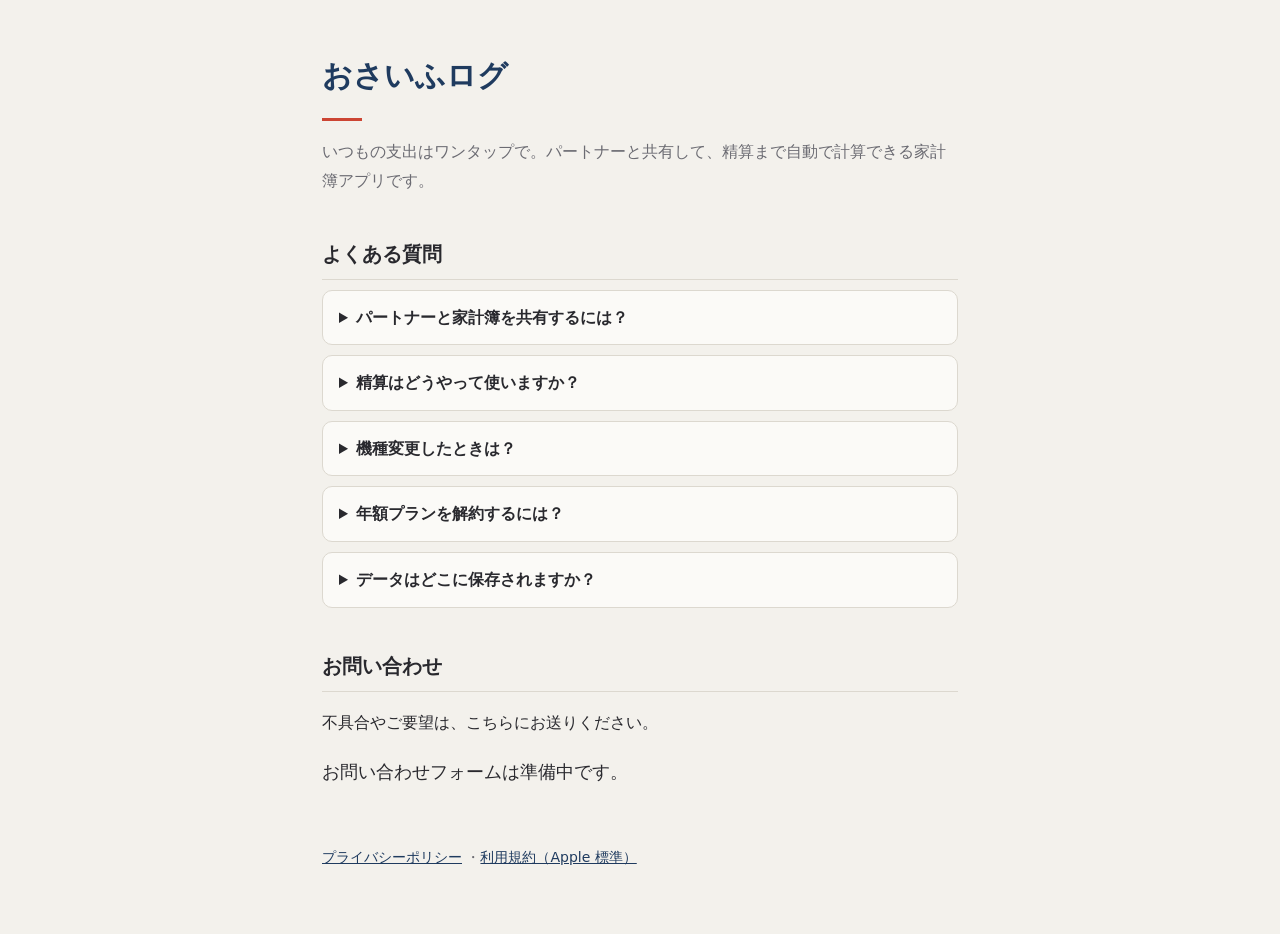
==== index.html @ 411b6a07 "おさいふログのサポートとプライバシーポリシー Co-Authored-By: Claude Opus 5.5 <noreply@anthropic.com>" ====
<!doctype html>
<html lang="ja">
<head>
<meta charset="utf-8">
<meta name="viewport" content="width=device-width, initial-scale=1">
<title>おさいふログ | サポート</title>
<link rel="stylesheet" href="style.css">
</head>
<body>
<main>
  <h1>おさいふログ</h1>
  <p class="lead">いつもの支出はワンタップで。パートナーと共有して、精算まで自動で計算できる家計簿アプリです。</p>

  <h2>よくある質問</h2>
  <details>
    <summary>パートナーと家計簿を共有するには？</summary>
    <p>設定 →「家計簿」で家計簿を追加し、その家計簿の「パートナーを招待」から招待を送ります。相手が参加すると、同じ家計簿をそれぞれの iPhone から記録できます。両方の端末で iCloud にサインインしている必要があります。</p>
  </details>
  <details>
    <summary>精算はどうやって使いますか？</summary>
    <p>家計簿の「精算のメンバー」に2人以上を登録すると、支出の記録に「支払った人」が出ます。ホームの「精算」に、その月に誰が誰へいくら渡せばよいかが表示されます。負担の割合も決められます。</p>
  </details>
  <details>
    <summary>機種変更したときは？</summary>
    <p>同じ Apple Account で iCloud にサインインすれば、記録は自動で戻ります。プレミアムは、設定 →「プレミアム」→「以前の購入を復元」で戻せます。「お気に入り」とテーマは端末ごとの設定です。</p>
  </details>
  <details>
    <summary>年額プランを解約するには？</summary>
    <p>iPhone の「設定」→ 自分の名前 →「サブスクリプション」から解約できます。期間が終わる24時間前までに解約すると、次の更新は行われません。</p>
  </details>
  <details>
    <summary>データはどこに保存されますか？</summary>
    <p>端末と、あなたの iCloud にだけ保存します。開発者のサーバーには送りません。くわしくは<a href="privacy.html">プライバシーポリシー</a>をご覧ください。</p>
  </details>

  <h2 id="contact">お問い合わせ</h2>
  <p>不具合やご要望は、こちらにお送りください。</p>
  <p class="contact">お問い合わせフォームは準備中です。</p>

  <footer>
    <a href="privacy.html">プライバシーポリシー</a>
    ・<a href="https://www.apple.com/legal/internet-services/itunes/dev/stdeula/">利用規約（Apple 標準）</a>
  </footer>
</main>
</body>
</html>
---- style.css ----
:root {
  --paper: #f3f1ec;
  --ai: #1f3b5f;
  --ink: #29292e;
  --sub: #6b6b72;
  --shu: #cc4533;
  --rule: #dcd8cf;
}
* { box-sizing: border-box; }
body {
  margin: 0;
  background: var(--paper);
  color: var(--ink);
  font: 16px/1.85 "Hiragino Sans", "Hiragino Kaku Gothic ProN", system-ui, sans-serif;
}
main { max-width: 680px; margin: 0 auto; padding: 48px 22px 64px; }
h1, h2 { font-family: "Hiragino Mincho ProN", "Yu Mincho", serif; font-weight: 600; }
h1 { font-size: 30px; margin: 0 0 8px; color: var(--ai); }
h1::after { content: ""; display: block; width: 40px; height: 3px; background: var(--shu); margin-top: 14px; }
h2 { font-size: 20px; margin: 40px 0 10px; padding-bottom: 6px; border-bottom: 1px solid var(--rule); }
a { color: var(--ai); }
.lead { color: var(--sub); }
.date, .back { color: var(--sub); font-size: 14px; }
ul { padding-left: 1.2em; }
details { background: #fbfaf7; border: 1px solid var(--rule); border-radius: 10px; padding: 12px 16px; margin: 10px 0; }
summary { cursor: pointer; font-weight: 600; }
details p { margin: 10px 0 0; }
.contact { font-size: 18px; }
footer { margin-top: 56px; color: var(--sub); font-size: 14px; }
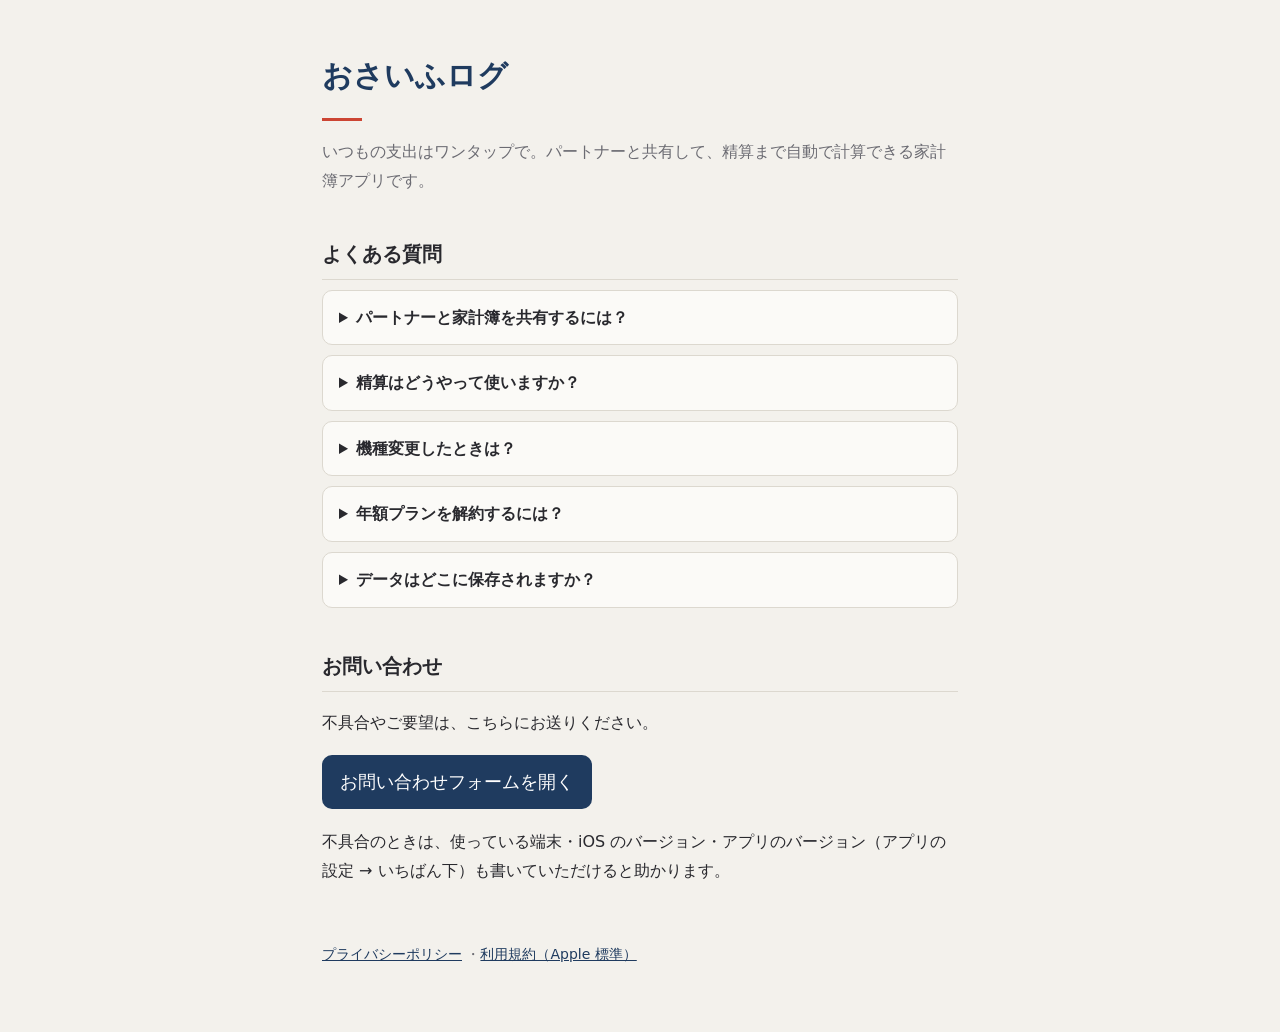
==== commit b3ae109b: "お問い合わせフォームを追加し、レシートで読み取る項目を直す Co-Authored-By: Claude Opus 5.5 <noreply@anthropic.com>" ====
--- a/index.html
+++ b/index.html
@@ -35,7 +35,8 @@
 
   <h2 id="contact">お問い合わせ</h2>
   <p>不具合やご要望は、こちらにお送りください。</p>
-  <p class="contact">お問い合わせフォームは準備中です。</p>
+  <p class="contact"><a href="https://forms.gle/WuSHEGp9GJrK66gd8">お問い合わせフォームを開く</a></p>
+  <p>不具合のときは、使っている端末・iOS のバージョン・アプリのバージョン（アプリの 設定 → いちばん下）も書いていただけると助かります。</p>
 
   <footer>
     <a href="privacy.html">プライバシーポリシー</a>
--- a/style.css
+++ b/style.css
@@ -27,3 +27,4 @@
 details p { margin: 10px 0 0; }
 .contact { font-size: 18px; }
 footer { margin-top: 56px; color: var(--sub); font-size: 14px; }
+.contact a { display: inline-block; padding: 10px 18px; border-radius: 10px; background: var(--ai); color: #fff; text-decoration: none; }
